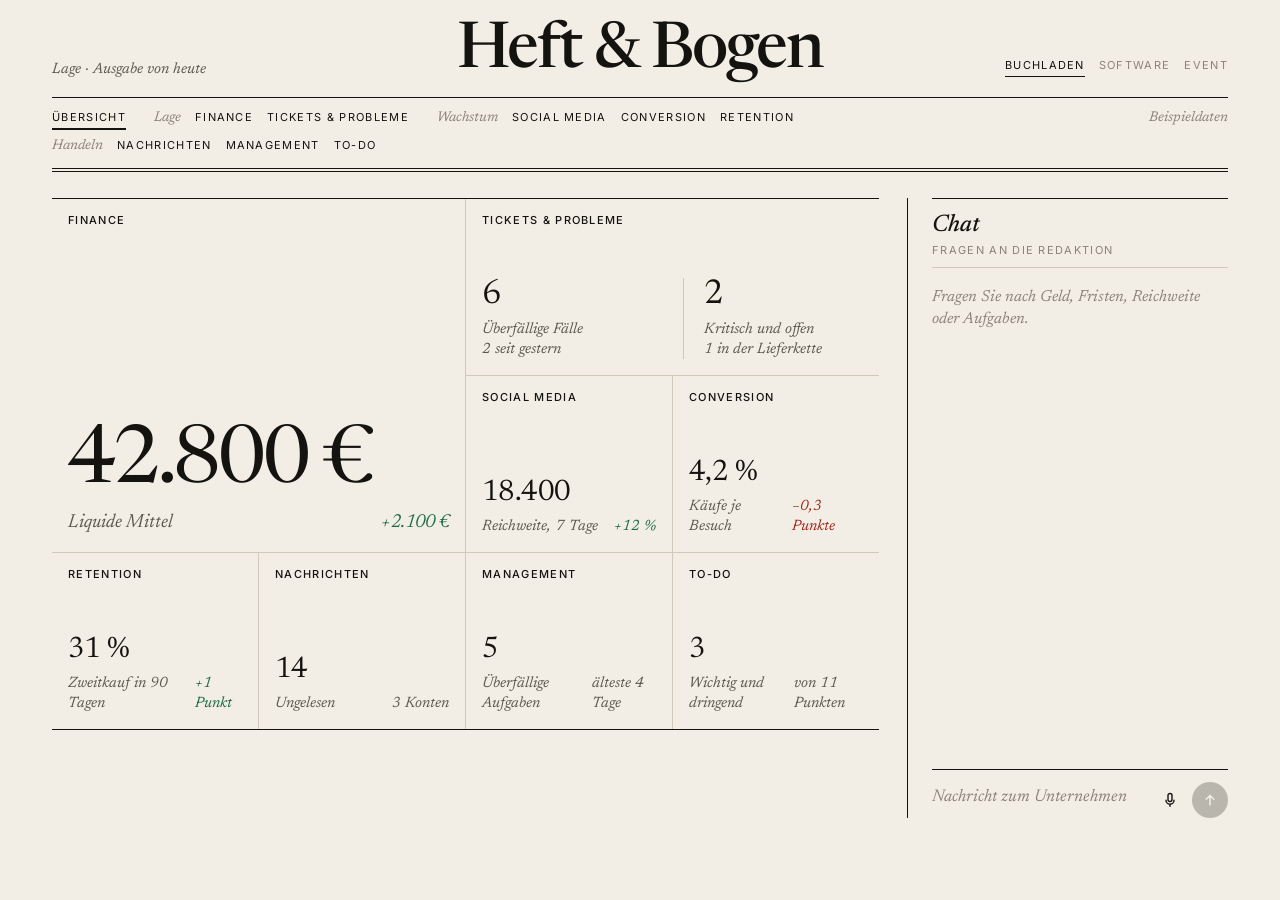
==== a/index.html @ 6e006858 "Three redesign drafts: Zeitung, Leitstand, Plakat CSS-only variants of the dashboard built from inde" ====
<!DOCTYPE html>
<html lang="de">
<head>
  <meta charset="utf-8">
  <meta name="viewport" content="width=device-width, initial-scale=1">
  <title>Lage · Zeitung</title>
  <link rel="preconnect" href="https://fonts.googleapis.com">
  <link rel="preconnect" href="https://fonts.gstatic.com" crossorigin>
  <link rel="stylesheet" href="https://fonts.googleapis.com/css2?family=Newsreader:ital,opsz,wght@0,6..72,400;0,6..72,500;1,6..72,400;1,6..72,500&family=Inter:wght@400;500&display=swap">
  <style>
    /* A · Zeitung: newsprint, serif numbers, hairline columns, masthead instead of sidebar */
    :root {
      --bg: #f2eee5;
      --ink: #141310;
      --muted: #5d584f;
      --faint: #8a8378;
      --hair: #cfc8bb;
      --good: #1d6b43;
      --bad: #a3271b;
      --serif: "Newsreader", Georgia, serif;
      --sans: "Inter", system-ui, -apple-system, sans-serif;
    }

    * { box-sizing: border-box; }
    html, body { margin: 0; min-height: 100%; }
    body {
      font-family: var(--sans);
      color: var(--ink);
      background: var(--bg);
      font-size: 15px;
      line-height: 1.45;
    }
    button, textarea { font: inherit; color: inherit; }
    button, a.nav-btn, a.tile { cursor: pointer; }
    a.nav-btn, a.tile { text-decoration: none; color: inherit; }
    :focus { outline: none; }
    :focus-visible { outline: 2px solid var(--ink); outline-offset: 3px; }
    .sr {
      position: absolute; width: 1px; height: 1px; padding: 0; margin: -1px;
      overflow: hidden; clip: rect(0, 0, 0, 0); border: 0;
    }

    .app { max-width: 1240px; margin: 0 auto; padding: 0 32px 56px; }

    /* masthead */
    .rail {
      display: grid;
      grid-template-columns: 1fr auto;
      align-items: baseline;
      gap: 0 24px;
      padding-top: 22px;
      border-bottom: 4px double var(--ink);
    }
    .brand {
      grid-column: 1 / -1;
      display: grid;
      grid-template-columns: 1fr auto 1fr;
      grid-template-areas: "k n s";
      align-items: end;
      padding-bottom: 14px;
      border-bottom: 1px solid var(--ink);
    }
    .brand-kicker {
      grid-area: k;
      margin: 0 0 6px;
      font: italic 400 15px/1 var(--serif);
      color: var(--muted);
    }
    .brand-kicker::after { content: " · Ausgabe von heute"; }
    .brand-name {
      grid-area: n;
      margin: 0;
      font: 500 64px/0.95 var(--serif);
      letter-spacing: -0.03em;
      text-align: center;
    }
    .seg {
      grid-area: s;
      justify-self: end;
      display: flex;
      gap: 14px;
      margin-bottom: 6px;
    }
    .seg button {
      border: 0;
      background: none;
      padding: 0 0 2px;
      font-size: 11px;
      letter-spacing: 0.12em;
      text-transform: uppercase;
      color: var(--faint);
      border-bottom: 1px solid transparent;
    }
    .seg button:hover { color: var(--ink); }
    .seg button[aria-selected="true"] { color: var(--ink); border-bottom-color: var(--ink); }

    nav { display: flex; flex-wrap: wrap; gap: 6px 28px; padding: 10px 0; }
    .group { display: flex; align-items: baseline; gap: 14px; }
    .group-label {
      margin: 0;
      font: italic 400 14px var(--serif);
      color: var(--faint);
    }
    .nav-btn {
      font-size: 11px;
      letter-spacing: 0.12em;
      text-transform: uppercase;
      padding: 2px 0;
      border-bottom: 2px solid transparent;
    }
    .nav-btn:hover { border-bottom-color: var(--hair); }
    .nav-btn[aria-current="page"] { border-bottom-color: var(--ink); }
    .note {
      margin: 0;
      font: italic 400 14px var(--serif);
      color: var(--faint);
    }

    .topbar { display: none; }
    .menu-btn {
      border: 1px solid var(--ink);
      background: none;
      padding: 5px 12px;
      font-size: 11px;
      letter-spacing: 0.12em;
      text-transform: uppercase;
    }
    .stage { padding-top: 26px; }
    .workspace {
      display: grid;
      grid-template-columns: minmax(0, 1fr) 320px;
      align-items: stretch;
    }
    .frame { min-width: 0; padding-right: 28px; border-right: 1px solid var(--ink); }

    /* front page: finance is the lead story */
    .grid {
      display: grid;
      grid-template-columns: repeat(4, minmax(0, 1fr));
      gap: 1px;
      background: var(--hair);
      border-top: 1px solid var(--ink);
      border-bottom: 1px solid var(--ink);
    }
    .tile {
      display: flex;
      flex-direction: column;
      justify-content: space-between;
      min-height: 176px;
      padding: 14px 16px 16px;
      background: var(--bg);
      transition: background 120ms;
    }
    .tile:hover { background: #ebe6db; }
    .tile[href="#finance"] { grid-column: span 2; grid-row: span 2; }
    .tile[href="#tickets"] { grid-column: span 2; }
    .tile-cat {
      font-size: 11px;
      letter-spacing: 0.12em;
      text-transform: uppercase;
      font-weight: 500;
    }
    .tile-value {
      display: block;
      margin-top: 24px;
      font: 400 46px/1 var(--serif);
      letter-spacing: -0.02em;
      font-variant-numeric: lining-nums tabular-nums;
    }
    .tile[href="#finance"] .tile-value { font-size: 104px; letter-spacing: -0.04em; }
    .tile-meta {
      display: flex;
      justify-content: space-between;
      gap: 12px;
      margin-top: 8px;
      font: italic 400 15px/1.3 var(--serif);
      color: var(--muted);
    }
    .tile[href="#finance"] .tile-meta { font-size: 19px; }
    .pair { display: grid; grid-template-columns: 1fr 1fr; gap: 20px; margin-top: 18px; }
    .pair > span + span { border-left: 1px solid var(--hair); padding-left: 20px; }
    .pair .tile-value { margin-top: 0; }
    .pair .tile-meta { flex-direction: column; gap: 0; }
    .up { color: var(--good); }
    .down { color: var(--bad); }

    /* detail page */
    .sheet { border-top: 1px solid var(--ink); padding-top: 14px; }
    .sheet-kicker {
      margin: 0;
      font-size: 11px;
      letter-spacing: 0.12em;
      text-transform: uppercase;
      color: var(--muted);
    }
    .sheet h1 { margin: 8px 0 0; font: 500 52px/1 var(--serif); letter-spacing: -0.025em; }
    .sheet-value {
      margin: 28px 0 0;
      font: 400 96px/0.95 var(--serif);
      letter-spacing: -0.04em;
      font-variant-numeric: lining-nums tabular-nums;
    }
    .sheet-metric { margin: 10px 0 0; font: italic 400 19px var(--serif); color: var(--muted); }
    .sheet h2.sheet-kicker { margin: 40px 0 0; }
    .sheet .pair .sheet-value { font-size: 72px; }
    table { width: 100%; margin-top: 20px; border-collapse: collapse; border-top: 1px solid var(--ink); }
    .sheet h2 + table { margin-top: 10px; }
    th {
      text-align: left;
      font-size: 11px;
      font-weight: 500;
      letter-spacing: 0.1em;
      text-transform: uppercase;
      color: var(--faint);
      padding: 10px 0 8px;
      border-bottom: 1px solid var(--hair);
    }
    td {
      padding: 12px 16px 12px 0;
      border-bottom: 1px solid var(--hair);
      vertical-align: top;
      font: 400 18px/1.35 var(--serif);
    }
    td.num, th.num { text-align: right; padding-right: 0; font-variant-numeric: lining-nums tabular-nums; }
    tr:last-child td { border-bottom: 0; }

    /* chat as the letters column */
    .chat-panel {
      display: flex;
      flex-direction: column;
      min-height: 620px;
      padding-left: 24px;
    }
    .chat-head {
      padding-bottom: 10px;
      border-top: 1px solid var(--ink);
      border-bottom: 1px solid var(--hair);
      padding-top: 14px;
      font: italic 500 24px/1 var(--serif);
    }
    .chat-head::after {
      content: "Fragen an die Redaktion";
      display: block;
      margin-top: 6px;
      font: normal 400 11px var(--sans);
      letter-spacing: 0.12em;
      text-transform: uppercase;
      color: var(--faint);
    }
    .thread {
      flex: 1;
      display: flex;
      flex-direction: column;
      gap: 16px;
      overflow: auto;
      padding: 18px 0;
    }
    .thread:empty::before {
      content: "Fragen Sie nach Geld, Fristen, Reichweite oder Aufgaben.";
      font: italic 400 16px/1.4 var(--serif);
      color: var(--faint);
    }
    .msg-user {
      align-self: flex-end;
      max-width: 85%;
      padding: 0 10px 0 0;
      border-right: 2px solid var(--ink);
      font: italic 400 16px/1.4 var(--serif);
      text-align: right;
      color: var(--muted);
    }
    .msg-agent { max-width: 100%; font: 400 18px/1.45 var(--serif); }
    .msg-agent::first-letter { font-size: 1.9em; float: left; line-height: 0.9; padding: 4px 6px 0 0; }

    .composer {
      display: flex;
      align-items: flex-end;
      gap: 4px;
      margin-top: auto;
      border-top: 1px solid var(--ink);
      padding-top: 8px;
    }
    textarea {
      flex: 1;
      border: 0;
      resize: none;
      background: transparent;
      padding: 9px 0;
      line-height: 22px;
      max-height: 110px;
      min-height: 40px;
      font: italic 400 17px/22px var(--serif);
    }
    textarea::placeholder { color: var(--faint); }
    .icon-btn {
      width: 36px; height: 36px; flex: none;
      display: grid; place-items: center;
      border: 0; border-radius: 50%;
      background: transparent;
    }
    .icon-btn:hover { background: rgba(20, 19, 16, 0.07); }
    .icon-btn[aria-pressed="true"] { background: var(--ink); color: var(--bg); }
    #send { background: var(--ink); color: var(--bg); }
    #send:disabled { opacity: 0.25; }
    .icon-btn svg { width: 16px; height: 16px; display: block; }

    .backdrop { display: none; }

    @media (max-width: 860px) {
      .app { padding: 0 16px 40px; }
      .topbar {
        display: flex;
        align-items: center;
        gap: 14px;
        padding: 14px 0 12px;
        border-bottom: 4px double var(--ink);
      }
      .topbar strong { font: 500 28px/1 var(--serif); letter-spacing: -0.02em; }
      .rail {
        position: fixed;
        top: 0; left: 0; bottom: 0;
        z-index: 4;
        display: flex;
        flex-direction: column;
        gap: 18px;
        width: min(300px, 88vw);
        padding: 22px 18px;
        overflow: auto;
        background: var(--bg);
        border: 0;
        border-right: 1px solid var(--ink);
        transform: translateX(-105%);
        transition: transform 160ms ease;
      }
      .rail.open { transform: none; }
      .brand { display: block; border: 0; padding: 0; }
      .brand-kicker::after { content: ""; }
      .brand-name { font-size: 40px; text-align: left; margin-top: 6px; }
      .seg { justify-content: flex-start; margin-top: 14px; }
      nav { flex-direction: column; gap: 14px; padding: 0; }
      .group { flex-direction: column; gap: 6px; }
      .backdrop.show { display: block; position: fixed; inset: 0; z-index: 3; background: rgba(20, 19, 16, 0.3); }
      .stage { padding-top: 18px; }
      .workspace { grid-template-columns: 1fr; }
      .frame { padding-right: 0; border-right: 0; }
      .chat-panel { padding-left: 0; margin-top: 28px; min-height: 480px; }
      .grid { grid-template-columns: repeat(2, minmax(0, 1fr)); }
      .tile[href="#finance"] { grid-row: auto; }
      .tile { min-height: 140px; }
      .tile-value { font-size: 34px; margin-top: 16px; }
      .tile[href="#finance"] .tile-value { font-size: 64px; }
      .sheet h1 { font-size: 38px; }
      .sheet-value { font-size: 64px; }
      .sheet .pair .sheet-value { font-size: 48px; }
    }
    @media (prefers-reduced-motion: reduce) {
      .rail, .tile { transition: none; }
    }

    /* numbers shrink with their tile instead of breaking */
    .tile { container-type: inline-size; }
    .tile-value { white-space: nowrap; font-size: min(46px, 17cqi); }
    .tile[href="#finance"] .tile-value { font-size: min(104px, 21cqi); }
    .pair .tile-value { font-size: min(46px, 9cqi); }
    .sheet { container-type: inline-size; }
    .sheet-value { white-space: nowrap; font-size: min(96px, 17cqi); }
    .sheet .pair .sheet-value { font-size: min(72px, 8.5cqi); }
  </style>
</head>
<body>
  <div class="app">
    <aside class="rail" id="rail">
      <div class="brand">
        <p class="brand-kicker">Lage</p>
        <p class="brand-name" id="company">Heft &amp; Bogen</p>
        <div class="seg" role="tablist" aria-label="Betrieb">
          <button type="button" role="tab" data-pack="buch" aria-selected="true">Buchladen</button>
          <button type="button" role="tab" data-pack="software" aria-selected="false">Software</button>
          <button type="button" role="tab" data-pack="event" aria-selected="false">Event</button>
        </div>
      </div>
      <nav aria-label="Bereiche">
        <div class="group">
          <a class="nav-btn" href="#home">Übersicht</a>
        </div>
        <div class="group">
          <p class="group-label">Lage</p>
          <a class="nav-btn" href="#finance">Finance</a>
          <a class="nav-btn" href="#tickets">Tickets &amp; Probleme</a>
        </div>
        <div class="group">
          <p class="group-label">Wachstum</p>
          <a class="nav-btn" href="#social">Social Media</a>
          <a class="nav-btn" href="#conversion">Conversion</a>
          <a class="nav-btn" href="#retention">Retention</a>
        </div>
        <div class="group">
          <p class="group-label">Handeln</p>
          <a class="nav-btn" href="#messages">Nachrichten</a>
          <a class="nav-btn" href="#management">Management</a>
          <a class="nav-btn" href="#todo">To-do</a>
        </div>
      </nav>
      <p class="note">Beispieldaten</p>
    </aside>
    <div class="backdrop" id="backdrop"></div>
    <main>
      <div class="topbar">
        <button class="menu-btn" type="button" id="menu">Menü</button>
        <strong id="top-company">Heft &amp; Bogen</strong>
      </div>
      <div class="stage">
        <div class="workspace">
          <div class="frame" id="stage"></div>
          <aside class="chat-panel" aria-label="Chat">
            <div class="chat-head">Chat</div>
            <div class="thread" id="thread" aria-live="polite"></div>
            <form class="composer" id="composer">
            <label class="sr" for="msg">Nachricht</label>
            <textarea id="msg" rows="1" placeholder="Nachricht schreiben"></textarea>
            <button class="icon-btn" type="button" id="mic" aria-label="Mikrofon" aria-pressed="false">
              <svg viewBox="0 0 16 16" aria-hidden="true">
                <rect x="6" y="1.5" width="4" height="8" rx="2" fill="none" stroke="currentColor" stroke-width="1.4"/>
                <path d="M4 8.2a4 4 0 0 0 8 0M8 12.2v2" fill="none" stroke="currentColor" stroke-width="1.4" stroke-linecap="round"/>
              </svg>
            </button>
            <button class="icon-btn" type="submit" id="send" aria-label="Senden" disabled>
              <svg viewBox="0 0 16 16" aria-hidden="true">
                <path d="M8 13V3.5M8 3.5 4.2 7.2M8 3.5l3.8 3.7" fill="none" stroke="currentColor" stroke-width="1.5" stroke-linecap="round" stroke-linejoin="round"/>
              </svg>
            </button>
          </form>
          </aside>
        </div>
      </div>
    </main>
  </div>
  <script>
    const ORDER = ["finance", "tickets", "social", "conversion", "retention", "messages", "management", "todo"];
    const GROUPS = { finance: "Lage", tickets: "Lage", social: "Wachstum", conversion: "Wachstum", retention: "Wachstum", messages: "Handeln", management: "Handeln", todo: "Handeln" };

    function tile(id, category, value, metric, delta, sign, line, also) {
      return { id, category, value, metric, delta, sign, line, also: also || null };
    }
    function sheet(headers, rows, numeric) {
      return { headers, rows, numeric };
    }

    const DATA = {
      buch: {
        company: "Heft & Bogen",
        tiles: {
          finance: tile("finance", "Finance", "42.800 €", "Liquide Mittel", "+2.100 €", "up", "42.800 € liquide Mittel, 2.100 € über dem Vormonat."),
          tickets: tile("tickets", "Tickets & Probleme", "6", "Überfällige Fälle", "2 seit gestern", "", "6 Fälle sind über der Frist. 2 Probleme sind kritisch. Eines ist der fehlende Nachtzug.", { value: "2", metric: "Kritisch und offen", delta: "1 in der Lieferkette", sign: "" }),
          social: tile("social", "Social Media", "18.400", "Reichweite, 7 Tage", "+12 %", "up", "Reichweite der letzten 7 Tage: 18.400, davon 12.100 auf Instagram."),
          conversion: tile("conversion", "Conversion", "4,2 %", "Käufe je Besuch", "−0,3 Punkte", "down", "4,2 % der Besuche wurden ein Kauf. 52 Käufe aus 1.240 Besuchen."),
          retention: tile("retention", "Retention", "31 %", "Zweitkauf in 90 Tagen", "+1 Punkt", "up", "31 % der Käufer haben in 90 Tagen ein zweites Mal gekauft."),
          messages: tile("messages", "Nachrichten", "14", "Ungelesen", "3 Konten", "", "14 Nachrichten sind ungelesen."),
          management: tile("management", "Management", "5", "Überfällige Aufgaben", "älteste 4 Tage", "", "5 delegierte Aufgaben sind über der Frist."),
          todo: tile("todo", "To-do", "3", "Wichtig und dringend", "von 11 Punkten", "", "3 eigene Punkte sind wichtig und dringend.")
        },
        sheets: {
          finance: sheet(["Konto", "Stand"], [["Geschäftskonto", "38.200 €"], ["Kasse", "4.600 €"], ["Lieferanten, fällig in 14 Tagen", "6.400 €"]], [1]),
          tickets: sheet(["Fall", "Frist", "Kanal"], [["Abholung Nachtzug", "2 Tage über", "Laden"], ["Karton Suhrkamp", "1 Tag über", "Verlag"], ["Rechnung Müller", "heute", "Laden"], ["Schulbestellung", "4 Tage über", "Schule"]], []),
          problems: sheet(["Quelle", "Sache"], [["Lieferkette", "Nachtzug, Verlag liefert nicht"], ["Server", "Shop langsam seit 6 Minuten"]], []),
          social: sheet(["Kanal", "Reichweite"], [["Instagram", "12.100"], ["Facebook", "6.300"]], [1]),
          conversion: sheet(["Stufe", "Anzahl"], [["Besuche", "1.240"], ["Reservierungen", "86"], ["Käufe", "52"]], [1]),
          retention: sheet(["Kohorte", "Zweitkauf"], [["Juni", "28 %"], ["Juli", "33 %"], ["August", "31 %"]], [1]),
          messages: sheet(["Konto", "Von", "Inhalt"], [["Laden", "Frau Kehl", "Ist der Nachtzug da?"], ["Verlag", "Suhrkamp", "Neuer Termin 28.10."], ["Intern", "Lena", "Bestand ist geprüft"]], []),
          management: sheet(["Aufgabe", "Person", "Status"], [["Lagermeldung", "Lena", "Ausstehend"], ["Schaufenster", "Tim", "Angefangen"], ["Inventur Krimi", "Lena", "Ausstehend"], ["Kasse zählen", "Tim", "Beendet"]], []),
          todo: sheet(["Feld", "Punkt"], [["Wichtig und dringend", "Verlag anrufen"], ["Wichtig und dringend", "Schulbestellung klären"], ["Wichtig und dringend", "Kassensturz"], ["Wichtig und nicht dringend", "Herbstprogramm"], ["Nicht wichtig und dringend", "Schaufensterfolie"], ["Nicht wichtig und nicht dringend", "Altbestand sichten"]], [])
        }
      },
      software: {
        company: "Nordkap",
        tiles: {
          finance: tile("finance", "Finance", "310.000 €", "Liquide Mittel", "−18.000 €", "down", "310.000 € liquide Mittel, 18.000 € unter dem Vormonat."),
          tickets: tile("tickets", "Tickets & Probleme", "11", "Überfällige Fälle", "4 seit gestern", "", "11 Supportfälle sind über der Antwortfrist. 1 Problem ist kritisch: die API antwortet seit 40 Minuten mit Fehlern.", { value: "1", metric: "Kritisch und offen", delta: "API seit 40 Minuten", sign: "down" }),
          social: tile("social", "Social Media", "62.000", "Reichweite, 7 Tage", "+6 %", "up", "Reichweite der letzten 7 Tage: 62.000, auf der LinkedIn-Seite."),
          conversion: tile("conversion", "Conversion", "17 %", "Test zu zahlend", "+1 Punkt", "up", "17 % der Testkonten wurden zahlend. 31 von 180."),
          retention: tile("retention", "Retention", "94 %", "Noch zahlend nach 90 Tagen", "−1 Punkt", "down", "94 % der zahlenden Kunden zahlen nach 90 Tagen noch."),
          messages: tile("messages", "Nachrichten", "9", "Ungelesen", "3 Konten", "", "9 Nachrichten sind ungelesen."),
          management: tile("management", "Management", "7", "Überfällige Aufgaben", "älteste 6 Tage", "", "7 delegierte Aufgaben sind über der Frist."),
          todo: tile("todo", "To-do", "2", "Wichtig und dringend", "von 8 Punkten", "", "2 eigene Punkte sind wichtig und dringend.")
        },
        sheets: {
          finance: sheet(["Posten", "Betrag"], [["Geschäftskonto", "310.000 €"], ["Löhne, diese Woche", "42.000 €"], ["Hosting, diese Woche", "1.800 €"]], [1]),
          tickets: sheet(["Fall", "Frist", "Kanal"], [["Login, API-Fehler", "3 Stunden über", "Support"], ["Export bricht ab", "1 Tag über", "Support"], ["Rechnung Holm", "heute", "Firma"], ["Testkonto ohne Mail", "2 Tage über", "Support"]], []),
          problems: sheet(["Quelle", "Sache"], [["Produkt", "API antwortet seit 40 Minuten mit Fehlern"]], []),
          social: sheet(["Kanal", "Reichweite"], [["LinkedIn", "62.000"]], [1]),
          conversion: sheet(["Stufe", "Anzahl"], [["Testkonten", "180"], ["Aktiviert", "96"], ["Zahlend", "31"]], [1]),
          retention: sheet(["Kohorte", "Noch zahlend"], [["Juli", "96 %"], ["August", "94 %"], ["September", "94 %"]], [1]),
          messages: sheet(["Konto", "Von", "Inhalt"], [["Support", "Kunde Holm", "Export bricht ab"], ["Firma", "Steuerbüro", "Lohnunterlagen"], ["Intern", "Mira", "Fix liegt auf Staging"]], []),
          management: sheet(["Aufgabe", "Person", "Status"], [["API-Fix", "Mira", "Angefangen"], ["Kundeninfo Holm", "Jonas", "Ausstehend"], ["Lohn freigeben", "Jonas", "Ausstehend"], ["Staging prüfen", "Mira", "Beendet"]], []),
          todo: sheet(["Feld", "Punkt"], [["Wichtig und dringend", "API-Lage entscheiden"], ["Wichtig und dringend", "Lohn freigeben"], ["Wichtig und nicht dringend", "Preisliste Q4"], ["Nicht wichtig und dringend", "Statusseite aktualisieren"]], [])
        }
      },
      event: {
        company: "Atelier Süd",
        tiles: {
          finance: tile("finance", "Finance", "96.500 €", "Liquide Mittel", "+8.400 €", "up", "96.500 € liquide Mittel, 8.400 € über dem Vormonat."),
          tickets: tile("tickets", "Tickets & Probleme", "4", "Überfällige Fälle", "1 seit gestern", "", "4 Rückfragen sind über der Frist. 3 Probleme sind kritisch. Location und Licht betreffen diese Woche.", { value: "3", metric: "Kritisch und offen", delta: "2 betreffen diese Woche", sign: "" }),
          social: tile("social", "Social Media", "41.000", "Reichweite, 7 Tage", "−4 %", "down", "Reichweite der letzten 7 Tage: 41.000."),
          conversion: tile("conversion", "Conversion", "26 %", "Anfrage zu Mandat", "+2 Punkte", "up", "26 % der Anfragen wurden ein Mandat. 5 von 19."),
          retention: tile("retention", "Retention", "48 %", "Folgemandat in 12 Monaten", "+3 Punkte", "up", "48 % der Auftraggeber haben in 12 Monaten ein weiteres Mandat erteilt."),
          messages: tile("messages", "Nachrichten", "22", "Ungelesen", "3 Konten", "", "22 Nachrichten sind ungelesen."),
          management: tile("management", "Management", "8", "Überfällige Aufgaben", "älteste 2 Tage", "", "8 delegierte Aufgaben sind über der Frist."),
          todo: tile("todo", "To-do", "4", "Wichtig und dringend", "von 15 Punkten", "", "4 eigene Punkte sind wichtig und dringend.")
        },
        sheets: {
          finance: sheet(["Posten", "Betrag"], [["Geschäftskonto", "96.500 €"], ["Offene Fremdkosten", "18.200 €"], ["Beauftragtes Honorar", "64.000 €"]], [1]),
          tickets: sheet(["Fall", "Frist", "Kanal"], [["Location Hafen", "1 Tag über", "Auftraggeber"], ["Technikrider Linde", "heute", "Gewerk"], ["Gästeliste Körner", "2 Tage über", "Auftraggeber"], ["Anzahl Scheinwerfer", "heute", "Gewerk"]], []),
          problems: sheet(["Quelle", "Sache"], [["Location", "Hafen sagt Donnerstag ab"], ["Technik", "Licht noch unbestätigt"], ["Personal", "Eine Schicht am Freitag offen"]], []),
          social: sheet(["Kanal", "Reichweite"], [["Instagram", "28.000"], ["LinkedIn", "13.000"]], [1]),
          conversion: sheet(["Stufe", "Anzahl"], [["Anfragen", "19"], ["Angebote", "11"], ["Mandate", "5"]], [1]),
          retention: sheet(["Jahrgang", "Folgemandat"], [["2024", "44 %"], ["2025", "48 %"]], [1]),
          messages: sheet(["Konto", "Von", "Inhalt"], [["Auftraggeber", "Linde", "Rider fehlt noch"], ["Gewerk", "Lichtwerk", "Zwei Scheinwerfer offen"], ["Intern", "Nora", "Schichtplan liegt bereit"]], []),
          management: sheet(["Aufgabe", "Person", "Status"], [["Location ersetzen", "Nora", "Angefangen"], ["Licht bestätigen", "Paul", "Ausstehend"], ["Schicht Freitag", "Nora", "Ausstehend"], ["Rider an Linde", "Paul", "Beendet"]], []),
          todo: sheet(["Feld", "Punkt"], [["Wichtig und dringend", "Location heute entscheiden"], ["Wichtig und dringend", "Licht freigeben"], ["Wichtig und dringend", "Schicht Freitag besetzen"], ["Wichtig und dringend", "Linde den Rider schicken"], ["Wichtig und nicht dringend", "Herbstmappe"]], [])
        }
      }
    };

    let pack = "buch";
    let view = "home";
    const messages = [];

    const stage = document.getElementById("stage");
    const thread = document.getElementById("thread");
    const msg = document.getElementById("msg");
    const sendBtn = document.getElementById("send");
    const rail = document.getElementById("rail");
    const backdrop = document.getElementById("backdrop");

    function esc(value) {
      return String(value).replace(/[&<>"']/g, (ch) => ({ "&": "&amp;", "<": "&lt;", ">": "&gt;", '"': "&quot;", "'": "&#39;" }[ch]));
    }

    function dash() { return DATA[pack]; }

    function heute(d) {
      const todo = d.tiles.todo.value === "1" ? "1 Punkt ist wichtig und dringend." : d.tiles.todo.value + " Punkte sind wichtig und dringend.";
      const tickets = d.tiles.tickets.value === "1" ? "1 Fall ist über der Frist." : d.tiles.tickets.value + " Fälle sind über der Frist.";
      const problems = d.tiles.tickets.also.value === "1" ? "1 Problem ist kritisch." : d.tiles.tickets.also.value + " Probleme sind kritisch.";
      return todo + " " + tickets + " " + problems;
    }

    function answerFor(text) {
      const d = dash();
      const q = text.toLowerCase();
      const hit = (words) => words.some((word) => q.includes(word));
      if (hit(["finanz", "geld", "liquid", "kasse", "konto"])) return d.tiles.finance.line;
      if (hit(["ticket", "fall", "support", "frist", "problem", "störung", "liefer", "server", "api", "location"])) return d.tiles.tickets.line;
      if (hit(["social", "reichweite", "instagram", "linkedin", "facebook"])) return d.tiles.social.line;
      if (hit(["conversion", "abschluss", "kauf", "test", "anfrage", "mandat"])) return d.tiles.conversion.line;
      if (hit(["retention", "bindung", "zweit", "folge"])) return d.tiles.retention.line;
      if (hit(["nachricht", "mail", "ungelesen", "post"])) return d.tiles.messages.line;
      if (hit(["management", "aufgabe", "team", "deleg"])) return d.tiles.management.line;
      if (hit(["todo", "to-do", "eisenhower", "matrix", "wichtig"])) return d.tiles.todo.line;
      if (view !== "home") return d.tiles[view].line;
      return heute(d);
    }

    function renderNav() {
      document.querySelectorAll(".nav-btn").forEach((link) => {
        const id = link.getAttribute("href").slice(1);
        if (id === view) link.setAttribute("aria-current", "page");
        else link.removeAttribute("aria-current");
      });
      document.querySelectorAll("[data-pack]").forEach((button) => {
        button.setAttribute("aria-selected", button.dataset.pack === pack ? "true" : "false");
      });
      document.getElementById("company").textContent = dash().company;
      document.getElementById("top-company").textContent = dash().company;
      const place = view === "home" ? "zum Unternehmen" : "zu " + dash().tiles[view].category;
      msg.placeholder = "Nachricht " + place;
    }

    function metricBlock(item) {
      const sign = item.sign ? " " + item.sign : "";
      return '<span><span class="tile-value">' + esc(item.value) + "</span>" +
        '<span class="tile-meta"><span>' + esc(item.metric) + '</span><span class="' + sign.trim() + '">' + esc(item.delta) + "</span></span></span>";
    }

    function renderTile(item) {
      if (item.also) {
        return '<a class="tile" href="#' + item.id + '">' +
          '<span class="tile-cat">' + esc(item.category) + "</span>" +
          '<span class="pair">' + metricBlock(item) + metricBlock(item.also) + "</span></a>";
      }
      return '<a class="tile" href="#' + item.id + '">' +
        '<span class="tile-cat">' + esc(item.category) + "</span>" +
        metricBlock(item) +
        "</a>";
    }

    function tableHtml(table) {
      const head = table.headers.map((header, index) => '<th class="' + (table.numeric.includes(index) ? "num" : "") + '">' + esc(header) + "</th>").join("");
      const body = table.rows.map((row) => "<tr>" + row.map((cell, index) => '<td class="' + (table.numeric.includes(index) ? "num" : "") + '">' + esc(cell) + "</td>").join("") + "</tr>").join("");
      return "<table><thead><tr>" + head + "</tr></thead><tbody>" + body + "</tbody></table>";
    }

    function renderSheet(item) {
      const sign = item.sign ? " " + item.sign : "";
      if (item.also) {
        const alsoSign = item.also.sign ? " " + item.also.sign : "";
        return '<article class="sheet"><p class="sheet-kicker">' + esc(GROUPS[item.id]) + "</p><h1>" + esc(item.category) + "</h1>" +
          '<div class="pair"><span><p class="sheet-value">' + esc(item.value) + '</p><p class="sheet-metric">' + esc(item.metric) + ' · <span class="' + sign.trim() + '">' + esc(item.delta) + "</span></p></span>" +
          '<span><p class="sheet-value">' + esc(item.also.value) + '</p><p class="sheet-metric">' + esc(item.also.metric) + ' · <span class="' + alsoSign.trim() + '">' + esc(item.also.delta) + "</span></p></span></div>" +
          "<h2 class=\"sheet-kicker\">Tickets</h2>" + tableHtml(dash().sheets.tickets) +
          "<h2 class=\"sheet-kicker\">Probleme</h2>" + tableHtml(dash().sheets.problems) +
          "</article>";
      }
      return '<article class="sheet"><p class="sheet-kicker">' + esc(GROUPS[item.id]) + "</p><h1>" + esc(item.category) + "</h1>" +
        '<p class="sheet-value">' + esc(item.value) + "</p>" +
        '<p class="sheet-metric">' + esc(item.metric) + ' · <span class="' + sign.trim() + '">' + esc(item.delta) + "</span></p>" +
        tableHtml(dash().sheets[item.id]) + "</article>";
    }

    function renderStage() {
      const d = dash();
      if (view === "home") {
        stage.innerHTML = '<h1 class="sr">Übersicht</h1><div class="grid">' + ORDER.map((id) => renderTile(d.tiles[id])).join("") + "</div>";
      } else {
        stage.innerHTML = renderSheet(d.tiles[view]);
      }
      renderNav();
    }

    function renderThread() {
      thread.innerHTML = messages.map((entry) => '<div class="msg-' + entry.role + '">' + esc(entry.text) + "</div>").join("");
      thread.scrollTop = thread.scrollHeight;
    }

    function applyHash() {
      let id = location.hash.slice(1);
      if (id === "problems") id = "tickets";
      view = id && dash().tiles[id] ? id : "home";
      renderStage();
      closeMenu();
    }

    function closeMenu() {
      rail.classList.remove("open");
      backdrop.classList.remove("show");
    }

    function submitText(text) {
      const trimmed = text.trim();
      if (!trimmed) return;
      messages.push({ role: "user", text: trimmed });
      messages.push({ role: "agent", text: answerFor(trimmed) });
      msg.value = "";
      fit();
      sendBtn.disabled = true;
      renderThread();
    }

    function fit() {
      msg.style.height = "auto";
      msg.style.height = Math.min(msg.scrollHeight, 110) + "px";
    }

    window.addEventListener("hashchange", applyHash);
    document.addEventListener("click", (event) => {
      const packBtn = event.target.closest("[data-pack]");
      if (!packBtn) return;
      pack = packBtn.dataset.pack;
      messages.length = 0;
      renderThread();
      renderStage();
    });

    document.getElementById("menu").addEventListener("click", () => {
      rail.classList.toggle("open");
      backdrop.classList.toggle("show", rail.classList.contains("open"));
    });
    backdrop.addEventListener("click", closeMenu);

    msg.addEventListener("input", () => {
      sendBtn.disabled = msg.value.trim().length === 0;
      fit();
    });
    msg.addEventListener("keydown", (event) => {
      if (event.key === "Enter" && !event.shiftKey) {
        event.preventDefault();
        submitText(msg.value);
      }
    });
    document.getElementById("composer").addEventListener("submit", (event) => {
      event.preventDefault();
      submitText(msg.value);
    });

    const Mic = window.SpeechRecognition || window.webkitSpeechRecognition;
    const micBtn = document.getElementById("mic");
    if (Mic) {
      const rec = new Mic();
      rec.lang = "de-DE";
      rec.onresult = (event) => {
        msg.value = event.results[0][0].transcript;
        sendBtn.disabled = msg.value.trim().length === 0;
        fit();
        micBtn.setAttribute("aria-pressed", "false");
      };
      rec.onend = () => micBtn.setAttribute("aria-pressed", "false");
      micBtn.addEventListener("click", () => {
        if (micBtn.getAttribute("aria-pressed") === "true") {
          rec.stop();
          return;
        }
        micBtn.setAttribute("aria-pressed", "true");
        rec.start();
      });
    } else {
      micBtn.addEventListener("click", () => msg.focus());
    }

    applyHash();
  </script>
</body>
</html>
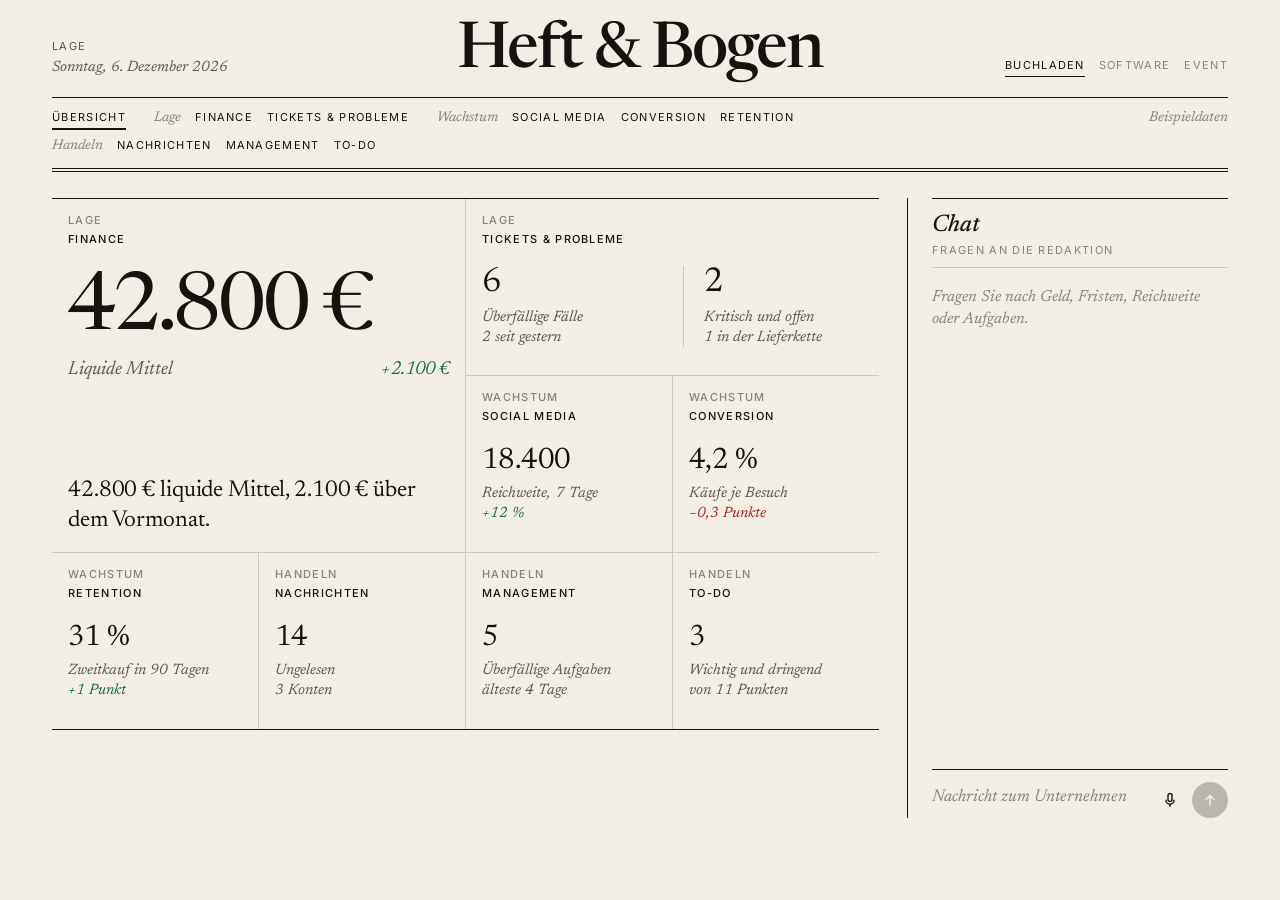
==== commit dc9db12d: "Zeitung: dateline, rubrics, lead standfirst, Nachtausgabe A is the chosen direction and now lives on" ====
--- a/a/index.html
+++ b/a/index.html
@@ -17,8 +17,27 @@
       --hair: #cfc8bb;
       --good: #1d6b43;
       --bad: #a3271b;
+      --hover: #ebe6db;
+      --scrim: rgba(20, 19, 16, 0.3);
       --serif: "Newsreader", Georgia, serif;
       --sans: "Inter", system-ui, -apple-system, sans-serif;
+      color-scheme: light;
+    }
+    /* Nachtausgabe: dark paper, follows the system setting */
+    @media (prefers-color-scheme: dark) {
+      :root {
+        --bg: #191712;
+        --ink: #ebe5d6;
+        --muted: #aaa293;
+        --faint: #7c7568;
+        --hair: #3a362e;
+        --good: #86c79f;
+        --bad: #ee8f80;
+        --hover: #211f19;
+        --scrim: rgba(0, 0, 0, 0.55);
+        color-scheme: dark;
+      }
+      .dateline::after { content: " · Nachtausgabe"; }
     }
 
     * { box-sizing: border-box; }
@@ -60,13 +79,15 @@
       padding-bottom: 14px;
       border-bottom: 1px solid var(--ink);
     }
+    .brand-meta { grid-area: k; margin-bottom: 6px; }
     .brand-kicker {
-      grid-area: k;
-      margin: 0 0 6px;
-      font: italic 400 15px/1 var(--serif);
+      margin: 0;
+      font-size: 11px;
+      letter-spacing: 0.12em;
+      text-transform: uppercase;
       color: var(--muted);
     }
-    .brand-kicker::after { content: " · Ausgabe von heute"; }
+    .dateline { margin: 4px 0 0; font: italic 400 15px/1.2 var(--serif); color: var(--muted); }
     .brand-name {
       grid-area: n;
       margin: 0;
@@ -145,13 +166,13 @@
     .tile {
       display: flex;
       flex-direction: column;
-      justify-content: space-between;
+      justify-content: flex-start;
       min-height: 176px;
       padding: 14px 16px 16px;
       background: var(--bg);
       transition: background 120ms;
     }
-    .tile:hover { background: #ebe6db; }
+    .tile:hover { background: var(--hover); }
     .tile[href="#finance"] { grid-column: span 2; grid-row: span 2; }
     .tile[href="#tickets"] { grid-column: span 2; }
     .tile-cat {
@@ -160,9 +181,10 @@
       text-transform: uppercase;
       font-weight: 500;
     }
+    .tile-group { display: block; margin-bottom: 3px; color: var(--faint); }
     .tile-value {
       display: block;
-      margin-top: 24px;
+      margin-top: 22px;
       font: 400 46px/1 var(--serif);
       letter-spacing: -0.02em;
       font-variant-numeric: lining-nums tabular-nums;
@@ -170,18 +192,25 @@
     .tile[href="#finance"] .tile-value { font-size: 104px; letter-spacing: -0.04em; }
     .tile-meta {
       display: flex;
-      justify-content: space-between;
-      gap: 12px;
+      flex-direction: column;
       margin-top: 8px;
       font: italic 400 15px/1.3 var(--serif);
       color: var(--muted);
     }
-    .tile[href="#finance"] .tile-meta { font-size: 19px; }
+    .tile[href="#finance"] .tile-meta { flex-direction: row; justify-content: space-between; gap: 12px; font-size: 19px; }
+    .tile-meta > span:last-child { white-space: nowrap; }
+    .tile-dek {
+      display: block;
+      max-width: 30ch;
+      margin-top: auto;
+      padding-top: 22px;
+      font: 400 23px/1.3 var(--serif);
+      letter-spacing: -0.005em;
+    }
     .pair { display: grid; grid-template-columns: 1fr 1fr; gap: 20px; margin-top: 18px; }
     .pair > span + span { border-left: 1px solid var(--hair); padding-left: 20px; }
     .pair .tile-value { margin-top: 0; }
-    .pair .tile-meta { flex-direction: column; gap: 0; }
-    .up { color: var(--good); }
+        .up { color: var(--good); }
     .down { color: var(--bad); }
 
     /* detail page */
@@ -194,6 +223,7 @@
       color: var(--muted);
     }
     .sheet h1 { margin: 8px 0 0; font: 500 52px/1 var(--serif); letter-spacing: -0.025em; }
+    .sheet-dek { max-width: 36ch; margin: 14px 0 0; font: italic 400 22px/1.35 var(--serif); color: var(--muted); }
     .sheet-value {
       margin: 28px 0 0;
       font: 400 96px/0.95 var(--serif);
@@ -298,7 +328,7 @@
       border: 0; border-radius: 50%;
       background: transparent;
     }
-    .icon-btn:hover { background: rgba(20, 19, 16, 0.07); }
+    .icon-btn:hover { background: var(--hover); }
     .icon-btn[aria-pressed="true"] { background: var(--ink); color: var(--bg); }
     #send { background: var(--ink); color: var(--bg); }
     #send:disabled { opacity: 0.25; }
@@ -334,17 +364,19 @@
       }
       .rail.open { transform: none; }
       .brand { display: block; border: 0; padding: 0; }
-      .brand-kicker::after { content: ""; }
       .brand-name { font-size: 40px; text-align: left; margin-top: 6px; }
-      .seg { justify-content: flex-start; margin-top: 14px; }
+      .seg { justify-self: stretch; justify-content: flex-start; margin-top: 14px; }
       nav { flex-direction: column; gap: 14px; padding: 0; }
       .group { flex-direction: column; gap: 6px; }
-      .backdrop.show { display: block; position: fixed; inset: 0; z-index: 3; background: rgba(20, 19, 16, 0.3); }
+      .backdrop.show { display: block; position: fixed; inset: 0; z-index: 3; background: var(--scrim); }
       .stage { padding-top: 18px; }
       .workspace { grid-template-columns: 1fr; }
       .frame { padding-right: 0; border-right: 0; }
       .chat-panel { padding-left: 0; margin-top: 28px; min-height: 480px; }
-      .grid { grid-template-columns: repeat(2, minmax(0, 1fr)); }
+      .grid { grid-template-columns: repeat(2, minmax(0, 1fr)); border-top: 0; }
+      .sheet { border-top: 0; padding-top: 0; }
+      .tile-dek { font-size: 19px; padding-top: 14px; }
+      .sheet-dek { font-size: 19px; }
       .tile[href="#finance"] { grid-row: auto; }
       .tile { min-height: 140px; }
       .tile-value { font-size: 34px; margin-top: 16px; }
@@ -371,7 +403,10 @@
   <div class="app">
     <aside class="rail" id="rail">
       <div class="brand">
-        <p class="brand-kicker">Lage</p>
+        <div class="brand-meta">
+          <p class="brand-kicker">Lage</p>
+          <p class="dateline" id="dateline"></p>
+        </div>
         <p class="brand-name" id="company">Heft &amp; Bogen</p>
         <div class="seg" role="tablist" aria-label="Betrieb">
           <button type="button" role="tab" data-pack="buch" aria-selected="true">Buchladen</button>
@@ -531,6 +566,7 @@
     const sendBtn = document.getElementById("send");
     const rail = document.getElementById("rail");
     const backdrop = document.getElementById("backdrop");
+    document.getElementById("dateline").textContent = new Date().toLocaleDateString("de-DE", { weekday: "long", day: "numeric", month: "long", year: "numeric" });
 
     function esc(value) {
       return String(value).replace(/[&<>"']/g, (ch) => ({ "&": "&amp;", "<": "&lt;", ">": "&gt;", '"': "&quot;", "'": "&#39;" }[ch]));
@@ -585,12 +621,13 @@
     function renderTile(item) {
       if (item.also) {
         return '<a class="tile" href="#' + item.id + '">' +
-          '<span class="tile-cat">' + esc(item.category) + "</span>" +
+          '<span class="tile-cat"><span class="tile-group">' + esc(GROUPS[item.id]) + "</span>" + esc(item.category) + "</span>" +
           '<span class="pair">' + metricBlock(item) + metricBlock(item.also) + "</span></a>";
       }
       return '<a class="tile" href="#' + item.id + '">' +
-        '<span class="tile-cat">' + esc(item.category) + "</span>" +
+        '<span class="tile-cat"><span class="tile-group">' + esc(GROUPS[item.id]) + "</span>" + esc(item.category) + "</span>" +
         metricBlock(item) +
+        (item.id === "finance" ? '<span class="tile-dek">' + esc(item.line) + "</span>" : "") +
         "</a>";
     }
 
@@ -605,6 +642,7 @@
       if (item.also) {
         const alsoSign = item.also.sign ? " " + item.also.sign : "";
         return '<article class="sheet"><p class="sheet-kicker">' + esc(GROUPS[item.id]) + "</p><h1>" + esc(item.category) + "</h1>" +
+          '<p class="sheet-dek">' + esc(item.line) + "</p>" +
           '<div class="pair"><span><p class="sheet-value">' + esc(item.value) + '</p><p class="sheet-metric">' + esc(item.metric) + ' · <span class="' + sign.trim() + '">' + esc(item.delta) + "</span></p></span>" +
           '<span><p class="sheet-value">' + esc(item.also.value) + '</p><p class="sheet-metric">' + esc(item.also.metric) + ' · <span class="' + alsoSign.trim() + '">' + esc(item.also.delta) + "</span></p></span></div>" +
           "<h2 class=\"sheet-kicker\">Tickets</h2>" + tableHtml(dash().sheets.tickets) +
@@ -612,6 +650,7 @@
           "</article>";
       }
       return '<article class="sheet"><p class="sheet-kicker">' + esc(GROUPS[item.id]) + "</p><h1>" + esc(item.category) + "</h1>" +
+          '<p class="sheet-dek">' + esc(item.line) + "</p>" +
         '<p class="sheet-value">' + esc(item.value) + "</p>" +
         '<p class="sheet-metric">' + esc(item.metric) + ' · <span class="' + sign.trim() + '">' + esc(item.delta) + "</span></p>" +
         tableHtml(dash().sheets[item.id]) + "</article>";
